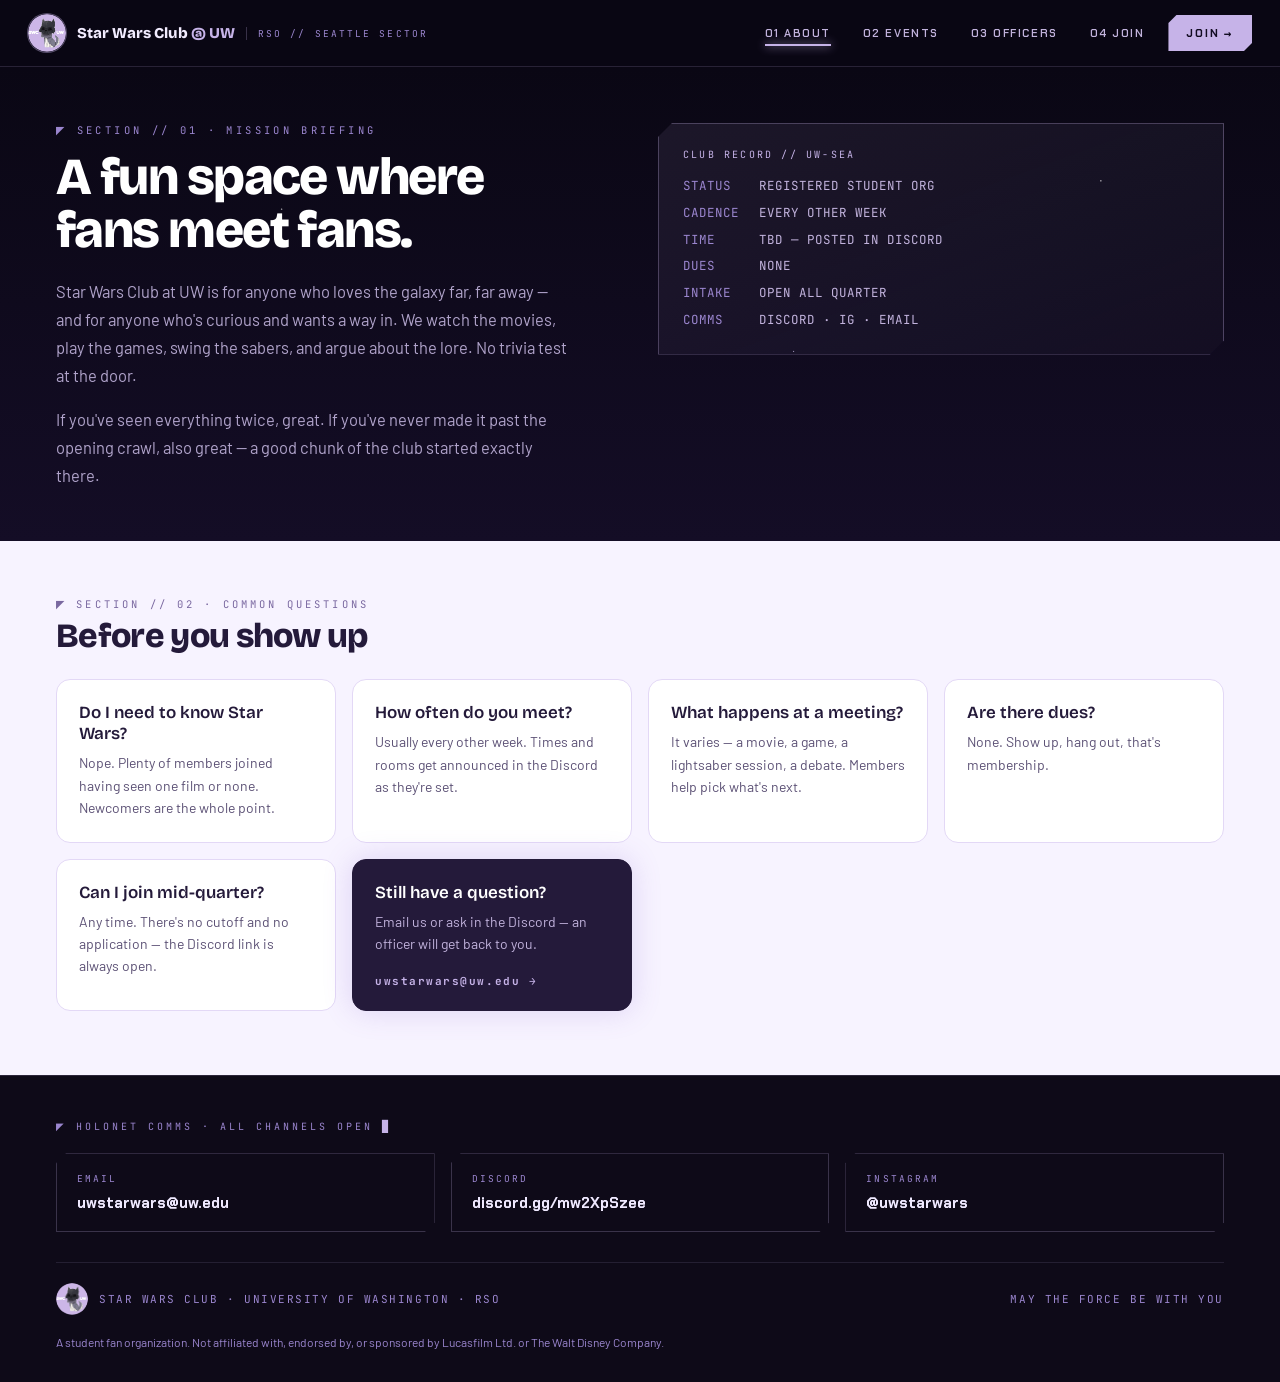
==== about.html @ 19854a3a "Implement SWC UW club website from design handoff Five-page static site (home, about, events, office" ====
<!DOCTYPE html>
<html lang="en">
<head>
<meta charset="utf-8">
<meta name="viewport" content="width=device-width, initial-scale=1">
<title>About — Star Wars Club @ UW</title>
<meta name="description" content="A fun space where fans meet fans. No trivia test at the door — everyone from lifelong fans to total newcomers is welcome.">
<meta property="og:title" content="About — Star Wars Club @ UW">
<meta property="og:description" content="A fun space where fans meet fans. No trivia test at the door.">
<meta property="og:image" content="assets/logo.png">
<meta property="og:type" content="website">
<link rel="icon" href="assets/logo.png" type="image/png">
<link rel="preconnect" href="https://fonts.googleapis.com">
<link rel="preconnect" href="https://fonts.gstatic.com" crossorigin>
<link href="https://fonts.googleapis.com/css2?family=Chakra+Petch:wght@400;600;700&family=JetBrains+Mono:wght@400;700&family=Bricolage+Grotesque:opsz,wght@12..96,600;12..96,800&family=Barlow:wght@400;500;600&display=swap" rel="stylesheet">
<link rel="stylesheet" href="css/style.css">
</head>
<body>
<a class="skip-link" href="#main">Skip to content</a>

<header class="site-header">
  <div class="header-inner">
    <a class="brand" href="index.html">
      <img class="brand-logo" src="assets/logo.png" alt="SWC UW">
      <span class="brand-word">Star Wars Club <span>@ UW</span></span>
      <span class="brand-tag">RSO // SEATTLE SECTOR</span>
    </a>
    <nav class="nav" aria-label="Primary">
      <a class="nav-link active" href="about.html" aria-current="page">01 About</a>
      <a class="nav-link" href="events.html">02 Events</a>
      <a class="nav-link" href="officers.html">03 Officers</a>
      <a class="nav-link" href="join.html">04 Join</a>
      <a class="cta-join" href="https://discord.gg/mw2XpSzee" target="_blank" rel="noopener">Join →</a>
    </nav>
  </div>
</header>

<main id="main">

  <section class="hero" style="background:linear-gradient(180deg,#0a0714,#140d26);padding:56px 28px 52px">
    <div class="decor decor-stars-about"></div>
    <div class="hero-inner wrap" style="display:grid;grid-template-columns:repeat(auto-fit,minmax(min(320px,100%),1fr));gap:36px;align-items:start">
      <div>
        <div class="kicker">◤ SECTION // 01 · MISSION BRIEFING</div>
        <h1 class="h1 h1-sub">A fun space where<br>fans meet fans.</h1>
        <p class="lede lede-wide" style="margin-top:20px">Star Wars Club at UW is for anyone who loves the galaxy far, far away — and for anyone who's curious and wants a way in. We watch the movies, play the games, swing the sabers, and argue about the lore. No trivia test at the door.</p>
        <p class="lede lede-wide">If you've seen everything twice, great. If you've never made it past the opening crawl, also great — a good chunk of the club started exactly there.</p>
      </div>

      <div class="record-panel">
        <div class="record-label">CLUB RECORD // UW-SEA</div>
        <div class="console-spec roomy">
          <span class="label">STATUS</span><span>REGISTERED STUDENT ORG</span>
          <span class="label">CADENCE</span><span>EVERY OTHER WEEK</span>
          <span class="label">TIME</span><span>TBD — POSTED IN DISCORD</span>
          <span class="label">DUES</span><span>NONE</span>
          <span class="label">INTAKE</span><span>OPEN ALL QUARTER</span>
          <span class="label">COMMS</span><span>DISCORD · IG · EMAIL</span>
        </div>
      </div>
    </div>
  </section>

  <section class="section-light" style="padding:56px 28px 64px">
    <div class="wrap">
      <div class="kicker-light">◤ SECTION // 02 · COMMON QUESTIONS</div>
      <h2 class="h2" style="margin-bottom:26px">Before you show up</h2>
      <div class="card-grid" style="grid-template-columns:repeat(auto-fit,minmax(280px,1fr))">
        <div class="faq-card">
          <div class="faq-q">Do I need to know Star Wars?</div>
          <p class="faq-a">Nope. Plenty of members joined having seen one film or none. Newcomers are the whole point.</p>
        </div>
        <div class="faq-card">
          <div class="faq-q">How often do you meet?</div>
          <p class="faq-a">Usually every other week. Times and rooms get announced in the Discord as they're set.</p>
        </div>
        <div class="faq-card">
          <div class="faq-q">What happens at a meeting?</div>
          <p class="faq-a">It varies — a movie, a game, a lightsaber session, a debate. Members help pick what's next.</p>
        </div>
        <div class="faq-card">
          <div class="faq-q">Are there dues?</div>
          <p class="faq-a">None. Show up, hang out, that's membership.</p>
        </div>
        <div class="faq-card">
          <div class="faq-q">Can I join mid-quarter?</div>
          <p class="faq-a">Any time. There's no cutoff and no application — the Discord link is always open.</p>
        </div>
        <div class="faq-card faq-card-inverted">
          <div class="faq-q">Still have a question?</div>
          <p class="faq-a">Email us or ask in the Discord — an officer will get back to you.</p>
          <a class="faq-link" href="mailto:uwstarwars@uw.edu">uwstarwars@uw.edu →</a>
        </div>
      </div>
    </div>
  </section>

</main>

<footer class="site-footer">
  <div class="wrap">
    <div class="footer-kicker">◤ HOLONET COMMS · ALL CHANNELS OPEN <span class="cursor anim-blink">█</span></div>
    <div class="comms-grid">
      <a class="comms-card" href="mailto:uwstarwars@uw.edu">
        <div class="comms-label">EMAIL</div>
        <div class="comms-value">uwstarwars@uw.edu</div>
      </a>
      <a class="comms-card" href="https://discord.gg/mw2XpSzee" target="_blank" rel="noopener">
        <div class="comms-label">DISCORD</div>
        <div class="comms-value">discord.gg/mw2XpSzee</div>
      </a>
      <a class="comms-card" href="https://instagram.com/uwstarwars" target="_blank" rel="noopener">
        <div class="comms-label">INSTAGRAM</div>
        <div class="comms-value">@uwstarwars</div>
      </a>
    </div>
    <div class="footer-bottom">
      <div class="footer-brand">
        <img class="footer-logo" src="assets/logo.png" alt="SWC UW">
        <span class="footer-mono">STAR WARS CLUB · UNIVERSITY OF WASHINGTON · RSO</span>
      </div>
      <span class="footer-mono">MAY THE FORCE BE WITH YOU</span>
    </div>
    <p class="disclaimer">A student fan organization. Not affiliated with, endorsed by, or sponsored by Lucasfilm Ltd. or The Walt Disney Company.</p>
  </div>
</footer>

</body>
</html>
---- css/style.css ----
/* ===================================================================
   Star Wars Club @ UW — site stylesheet
   Design tokens and structure per design-reference/README.md
   =================================================================== */

:root {
  /* colors */
  --space-900:#0a0714;
  --space-800:#0e0a18;
  --space-700:#120c22;
  --space-600:#140d26;
  --ink-900:#241a3a;
  --ink-700:#4a3878;
  --ink-500:#5c5175;
  --ink-400:#6f5aa8;
  --lavender-500:#c6b3e8;
  --lavender-400:#c2b3dd;
  --lavender-300:#b0a3ca;
  --lavender-200:#9b86cf;
  --lavender-100:#a894d0;
  --lavender-050:#e6dcff;
  --paper-100:#f2ecff;
  --paper-200:#efe9ff;
  --light-100:#f7f3ff;
  --light-200:#efe9f9;
  --light-300:#eee6fb;
  --line-light:#e3d8f6;
  --line-light-2:#ddd0f0;
  --link:#5b3fa8;
}

/* ---------- reset / base ---------- */
*, *::before, *::after { box-sizing: border-box; }
html { -webkit-text-size-adjust: 100%; }
body {
  margin: 0;
  background: var(--space-900);
  font-family: Barlow, system-ui, sans-serif;
  min-height: 100vh;
}
img { max-width: 100%; }
a { color: var(--lavender-500); text-decoration: none; }
h1, h2, h3, p { margin: 0; }
button { font-family: inherit; }

.wrap {
  max-width: 1240px;
  margin: 0 auto;
  padding-inline: 28px;
}

.visually-hidden {
  position: absolute; width: 1px; height: 1px; overflow: hidden;
  clip: rect(0 0 0 0); white-space: nowrap;
}

/* ---------- keyframes ---------- */
@keyframes pulse { 0%, 100% { opacity: .55; } 50% { opacity: 1; } }
@keyframes blink { 0%, 49% { opacity: 1; } 50%, 100% { opacity: 0; } }
@keyframes floaty { 0%, 100% { transform: translateY(0); } 50% { transform: translateY(-12px); } }
@keyframes sweep { 0% { transform: translateY(-100%); } 100% { transform: translateY(400%); } }

@media (prefers-reduced-motion: reduce) {
  .anim-pulse, .anim-blink, .anim-floaty, .anim-sweep {
    animation: none !important;
  }
}

/* ===================================================================
   Header
   =================================================================== */
.site-header {
  position: sticky;
  top: 0;
  z-index: 50;
  background: rgba(10, 7, 20, .92);
  backdrop-filter: blur(10px);
  border-bottom: 1px solid rgba(198, 179, 232, .16);
}
.header-inner {
  display: flex;
  align-items: center;
  justify-content: space-between;
  gap: 20px;
  padding: 14px 28px;
  flex-wrap: wrap;
}
.brand {
  display: flex;
  align-items: center;
  gap: 11px;
  text-decoration: none;
}
.brand-logo {
  width: 38px;
  height: 38px;
  border-radius: 50%;
  display: block;
  box-shadow: 0 0 0 1px rgba(198, 179, 232, .4);
}
.brand-word {
  font: 800 15px/1 'Bricolage Grotesque', sans-serif;
  color: var(--paper-100);
  white-space: nowrap;
}
.brand-word span { color: var(--lavender-500); }
.brand-tag {
  font: 400 9.5px 'JetBrains Mono', monospace;
  letter-spacing: .22em;
  color: var(--lavender-200);
  border-left: 1px solid rgba(198, 179, 232, .25);
  padding-left: 11px;
  white-space: nowrap;
  overflow: hidden;
  text-overflow: ellipsis;
  min-width: 0;
}

.nav { display: flex; align-items: center; gap: 4px; flex-wrap: wrap; }
.nav-link {
  position: relative;
  font: 600 11px 'Chakra Petch', sans-serif;
  letter-spacing: .14em;
  text-transform: uppercase;
  color: var(--lavender-400);
  text-decoration: none;
  padding: 9px 13px;
  border: 1px solid transparent;
  transition: color .15s ease, border-color .15s ease;
}
.nav-link:hover { color: #fff; border-color: rgba(198, 179, 232, .45); }
.nav-link.active::after {
  content: "";
  position: absolute;
  left: 13px;
  right: 13px;
  bottom: 3px;
  height: 2px;
  background: var(--lavender-500);
  box-shadow: 0 0 10px var(--lavender-500);
}
.cta-join {
  font: 700 11px 'Chakra Petch', sans-serif;
  letter-spacing: .16em;
  text-transform: uppercase;
  color: var(--space-700);
  background: var(--lavender-500);
  text-decoration: none;
  padding: 11px 18px;
  margin-left: 6px;
  clip-path: polygon(8px 0, 100% 0, 100% calc(100% - 8px), calc(100% - 8px) 100%, 0 100%, 0 8px);
  transition: background .15s ease;
}
.cta-join:hover { background: #fff; color: var(--space-700); }

/* ===================================================================
   Decorative layers (starfield / scanlines / grid)
   =================================================================== */
.decor { position: absolute; inset: 0; }
.decor-scanlines {
  background: repeating-linear-gradient(180deg, rgba(198, 179, 232, .045) 0 1px, transparent 1px 4px);
  pointer-events: none;
}
.decor-grid {
  background-image:
    linear-gradient(rgba(198, 179, 232, .05) 1px, transparent 1px),
    linear-gradient(90deg, rgba(198, 179, 232, .05) 1px, transparent 1px);
  background-size: 64px 64px;
  mask-image: radial-gradient(80% 60% at 50% 40%, #000, transparent);
  -webkit-mask-image: radial-gradient(80% 60% at 50% 40%, #000, transparent);
}
.decor-stars-home {
  opacity: .75;
  background-image:
    radial-gradient(1.2px 1.2px at 18% 24%, #fff, transparent),
    radial-gradient(1px 1px at 44% 70%, #e0d3ff, transparent),
    radial-gradient(1.4px 1.4px at 72% 34%, #fff, transparent),
    radial-gradient(1px 1px at 90% 80%, #cbb4e8, transparent),
    radial-gradient(1px 1px at 8% 62%, #fff, transparent);
}
.decor-stars-about {
  opacity: .7;
  background-image:
    radial-gradient(1.2px 1.2px at 22% 30%, #fff, transparent),
    radial-gradient(1px 1px at 62% 60%, #e0d3ff, transparent),
    radial-gradient(1.3px 1.3px at 86% 24%, #fff, transparent);
}
.decor-stars-officers {
  opacity: .7;
  background-image:
    radial-gradient(1.2px 1.2px at 16% 22%, #fff, transparent),
    radial-gradient(1px 1px at 52% 66%, #e0d3ff, transparent),
    radial-gradient(1.3px 1.3px at 84% 30%, #fff, transparent);
}
.decor-stars-join {
  opacity: .7;
  background-image:
    radial-gradient(1.2px 1.2px at 20% 26%, #fff, transparent),
    radial-gradient(1px 1px at 58% 62%, #e0d3ff, transparent),
    radial-gradient(1.3px 1.3px at 88% 34%, #fff, transparent);
}

/* ===================================================================
   Kickers / section heads
   =================================================================== */
.kicker {
  font: 400 10.5px 'JetBrains Mono', monospace;
  letter-spacing: .32em;
  color: var(--lavender-200);
  margin-bottom: 14px;
}
.kicker-light {
  font: 400 10.5px 'JetBrains Mono', monospace;
  letter-spacing: .3em;
  color: #7a68a0;
  margin-bottom: 8px;
}
.section-head {
  display: flex;
  align-items: baseline;
  gap: 14px;
  flex-wrap: wrap;
  margin-bottom: 24px;
}
.h2 {
  font: 800 34px/1 'Bricolage Grotesque', sans-serif;
  color: var(--ink-900);
  letter-spacing: -.02em;
}
.section-note {
  font: 400 11px 'JetBrains Mono', monospace;
  color: #7a68a0;
  letter-spacing: .18em;
}

/* ===================================================================
   Hero (dark sections, general)
   =================================================================== */
.hero {
  position: relative;
  overflow: hidden;
}
.hero-inner { position: relative; }

.h1 {
  font: 800 clamp(38px, 8vw, 62px)/0.98 'Bricolage Grotesque', sans-serif;
  color: #fff;
  letter-spacing: -.03em;
  text-wrap: pretty;
}
.h1.h1-sub {
  font-size: clamp(34px, 7vw, 52px);
  line-height: 1.02;
}
.h1 .accent { color: var(--lavender-500); }

.lede {
  margin-top: 20px;
  max-width: 460px;
  font: 400 16px/1.6 Barlow, sans-serif;
  color: var(--lavender-300);
}
.lede-wide {
  max-width: 520px;
  font: 400 16.5px/1.7 Barlow, sans-serif;
  color: var(--lavender-300);
}
.lede-wide + .lede-wide { margin-top: 16px; }

/* ===================================================================
   Console / datapad panel (event card, club record, comms panel)
   =================================================================== */
.console {
  border: 1px solid rgba(198, 179, 232, .32);
  background: linear-gradient(160deg, rgba(198, 179, 232, .1), rgba(198, 179, 232, .02));
  padding: 22px 24px 20px;
  clip-path: polygon(14px 0, 100% 0, 100% calc(100% - 14px), calc(100% - 14px) 100%, 0 100%, 0 14px);
}
.console-row {
  display: flex;
  justify-content: space-between;
  gap: 12px;
  font: 400 10px 'JetBrains Mono', monospace;
  letter-spacing: .2em;
  color: var(--lavender-500);
  margin-bottom: 14px;
}
.live { animation: pulse 2s ease-in-out infinite; }
.console-title {
  font: 700 26px/1.1 'Chakra Petch', sans-serif;
  color: var(--paper-100);
  text-transform: uppercase;
}
.console-title.lg { font-size: 32px; line-height: 1.05; }
.console-rule {
  height: 1px;
  background: rgba(198, 179, 232, .28);
  margin: 14px 0;
}
.console-spec {
  display: grid;
  grid-template-columns: auto minmax(0, 1fr);
  gap: 6px 18px;
  font: 400 12px/1.5 'JetBrains Mono', monospace;
  color: var(--lavender-400);
}
.console-spec.roomy { gap: 8px 20px; font-size: 12.5px; }
.console-spec dt, .console-spec span.label { color: var(--lavender-200); }
.console-body {
  margin-top: 18px;
  font: 400 15px/1.65 Barlow, sans-serif;
  color: var(--lavender-300);
}
.console-btn {
  display: inline-block;
  margin-top: 18px;
  font: 700 11.5px 'Chakra Petch', sans-serif;
  letter-spacing: .16em;
  text-transform: uppercase;
  color: var(--space-700);
  background: var(--lavender-500);
  padding: 11px 20px;
  text-decoration: none;
  transition: background .15s ease;
}
.console-btn:hover { background: #fff; color: var(--space-700); }

/* ===================================================================
   Hologram (home hero right column)
   =================================================================== */
.hologram {
  position: relative;
  display: flex;
  flex-direction: column;
  align-items: center;
  justify-content: center;
  padding: 10px 0;
}
.hologram-stage {
  position: relative;
  display: flex;
  align-items: center;
  justify-content: center;
  width: 100%;
  max-width: 360px;
  aspect-ratio: 1;
}
.hologram-glow {
  position: absolute;
  inset: 6%;
  border-radius: 50%;
  background: radial-gradient(circle, rgba(198, 179, 232, .3), transparent 68%);
}
.hologram-ring {
  position: absolute;
  inset: 2%;
  border-radius: 50%;
  border: 1px solid rgba(198, 179, 232, .25);
  overflow: hidden;
}
.hologram-scan {
  position: absolute;
  left: 0; right: 0; top: 0;
  height: 16px;
  background: linear-gradient(90deg, transparent, rgba(198, 179, 232, .5), transparent);
  filter: blur(3px);
  animation: sweep 4.5s linear infinite;
}
.hologram-logo {
  position: relative;
  width: 84%;
  display: block;
  filter: drop-shadow(0 0 40px rgba(160, 120, 235, .5));
  animation: floaty 8s ease-in-out infinite;
}
.hologram-base {
  margin-top: 14px;
  width: 70%;
  max-width: 300px;
  height: 16px;
  border-radius: 50%;
  background: radial-gradient(ellipse, rgba(198, 179, 232, .4), transparent 70%);
}
.hologram-caption {
  font: 400 10px 'JetBrains Mono', monospace;
  letter-spacing: .28em;
  color: var(--lavender-200);
  margin-top: 6px;
}

/* ===================================================================
   Stat bar
   =================================================================== */
.stat-bar {
  background: var(--space-800);
  border-top: 1px solid rgba(198, 179, 232, .14);
  display: grid;
  grid-template-columns: repeat(auto-fit, minmax(220px, 1fr));
}
.stat-cell {
  padding: 20px 24px;
  border-right: 1px solid rgba(198, 179, 232, .12);
}
.stat-cell:last-child { border-right: none; }
.stat-label {
  font: 400 9.5px 'JetBrains Mono', monospace;
  letter-spacing: .22em;
  color: var(--lavender-200);
}
.stat-value {
  font: 700 15px 'Chakra Petch', sans-serif;
  color: var(--paper-200);
  margin-top: 6px;
  text-transform: uppercase;
}

/* ===================================================================
   Light sections
   =================================================================== */
.section-light { background: var(--light-100); padding: 56px 28px 60px; }
.section-archive { background: var(--light-200); padding: 52px 28px 60px; }

/* meeting-type cards */
.card-grid {
  display: grid;
  grid-template-columns: repeat(auto-fit, minmax(230px, 1fr));
  gap: 16px;
}
.path-card {
  background: #fff;
  border: 1px solid var(--line-light);
  border-radius: 14px;
  padding: 22px 20px 24px;
  transition: border-color .15s ease, box-shadow .15s ease;
}
.path-card:hover {
  border-color: var(--lavender-500);
  box-shadow: 0 10px 30px rgba(90, 60, 160, .12);
}
.path-card-head {
  display: flex;
  align-items: center;
  gap: 8px;
  margin-bottom: 14px;
}
.chip {
  font: 700 10px 'JetBrains Mono', monospace;
  letter-spacing: .18em;
  color: var(--ink-700);
  background: var(--light-300);
  padding: 5px 9px;
  clip-path: polygon(5px 0, 100% 0, 100% calc(100% - 5px), calc(100% - 5px) 100%, 0 100%, 0 5px);
}
.path-card-rule { flex: 1; height: 1px; background: var(--line-light); }
.path-card-title {
  font: 600 17px/1.2 'Bricolage Grotesque', sans-serif;
  color: var(--ink-900);
}
.path-card-body {
  margin: 8px 0 0;
  font: 400 13.5px/1.55 Barlow, sans-serif;
  color: var(--ink-500);
}

/* past events posters */
.poster-grid {
  display: grid;
  grid-template-columns: repeat(auto-fit, minmax(180px, 1fr));
  gap: 16px;
}
.poster-grid img {
  width: 100%;
  aspect-ratio: 3 / 4;
  object-fit: cover;
  border-radius: 10px;
  border: 1px solid var(--line-light-2);
  display: block;
}

/* ===================================================================
   FAQ cards (About)
   =================================================================== */
.faq-card {
  background: #fff;
  border: 1px solid var(--line-light);
  border-radius: 14px;
  padding: 22px;
}
.faq-q {
  font: 600 17px 'Bricolage Grotesque', sans-serif;
  color: var(--ink-900);
}
.faq-a {
  margin: 8px 0 0;
  font: 400 14px/1.6 Barlow, sans-serif;
  color: var(--ink-500);
}
.faq-card.faq-card-inverted {
  background: var(--ink-900);
  border-color: var(--ink-900);
  box-shadow: 0 0 30px rgba(120, 80, 200, .2);
}
.faq-card-inverted .faq-q { color: #fff; }
.faq-card-inverted .faq-a { color: var(--lavender-400); margin-bottom: 14px; }
.faq-link {
  font: 700 11px 'JetBrains Mono', monospace;
  letter-spacing: .14em;
  color: var(--lavender-500);
  text-decoration: none;
}
.faq-link:hover { color: #fff; }

/* ===================================================================
   Club record panel (About)
   =================================================================== */
.record-panel {
  border: 1px solid rgba(198, 179, 232, .3);
  background: linear-gradient(160deg, rgba(198, 179, 232, .09), rgba(198, 179, 232, .02));
  padding: 24px;
  clip-path: polygon(14px 0, 100% 0, 100% calc(100% - 14px), calc(100% - 14px) 100%, 0 100%, 0 14px);
}
.record-label {
  font: 400 10px 'JetBrains Mono', monospace;
  letter-spacing: .22em;
  color: var(--lavender-500);
  margin-bottom: 16px;
}

/* ===================================================================
   Events page: featured grid + event art
   =================================================================== */
.events-hero-grid {
  display: grid;
  grid-template-columns: repeat(auto-fit, minmax(min(300px, 100%), 1fr));
  gap: 24px;
  align-items: stretch;
}
.event-art {
  width: 100%;
  height: auto;
  aspect-ratio: 675 / 338;
  object-fit: contain;
  align-self: start;
  border: 1px solid rgba(198, 179, 232, .25);
  display: block;
  background: #05040a;
}

/* schedule rows */
.schedule-list {
  display: flex;
  flex-direction: column;
  gap: 10px;
}
.schedule-row {
  display: grid;
  grid-template-columns: minmax(120px, 150px) minmax(0, 1fr) auto;
  gap: 20px;
  align-items: center;
  background: #fff;
  border: 1px solid var(--line-light);
  border-left: 3px solid var(--lavender-500);
  border-radius: 10px;
  padding: 18px 20px;
  transition: border-left-color .15s ease, box-shadow .15s ease;
}
.schedule-row:hover {
  border-left-color: var(--ink-400);
  box-shadow: 0 8px 24px rgba(90, 60, 160, .1);
}
.schedule-date {
  font: 700 12px 'JetBrains Mono', monospace;
  letter-spacing: .14em;
  color: var(--ink-700);
}
.schedule-title {
  font: 600 17px 'Bricolage Grotesque', sans-serif;
  color: var(--ink-900);
}
.schedule-sub {
  font: 400 13.5px Barlow, sans-serif;
  color: var(--ink-500);
}
.pill {
  font: 700 10px 'JetBrains Mono', monospace;
  letter-spacing: .16em;
  padding: 6px 10px;
  justify-self: end;
}
.pill-confirmed { color: #fff; background: var(--ink-700); }
.pill-tbd { color: var(--ink-700); background: var(--light-300); }
.schedule-note {
  margin: 18px 0 0;
  font: 400 13.5px Barlow, sans-serif;
  color: var(--ink-500);
}
.schedule-note a { color: var(--link); font-weight: 600; }

/* ===================================================================
   Officers
   =================================================================== */
.officers-hero {
  background: linear-gradient(180deg, var(--space-900), var(--space-600) 70%, var(--space-800));
  overflow: hidden;
  padding: 52px 28px 64px;
}
.officer-grid {
  display: grid;
  grid-template-columns: repeat(auto-fit, minmax(220px, 1fr));
  gap: 20px;
}
.officer-card {
  border: 1px solid rgba(198, 179, 232, .28);
  background: linear-gradient(170deg, rgba(198, 179, 232, .09), rgba(198, 179, 232, .015));
  padding: 22px 20px 24px;
  clip-path: polygon(12px 0, 100% 0, 100% calc(100% - 12px), calc(100% - 12px) 100%, 0 100%, 0 12px);
  transition: border-color .15s ease;
}
.officer-card:hover { border-color: rgba(198, 179, 232, .6); }
.officer-portrait {
  position: relative;
  width: 100%;
  aspect-ratio: 1;
  border-radius: 50%;
  overflow: hidden;
  border: 1px solid rgba(198, 179, 232, .3);
  background: repeating-linear-gradient(135deg, rgba(198, 179, 232, .14) 0 8px, rgba(198, 179, 232, .05) 8px 16px);
  display: flex;
  align-items: center;
  justify-content: center;
}
.officer-portrait img {
  position: absolute;
  inset: 0;
  width: 100%;
  height: 100%;
  object-fit: cover;
  display: block;
}
.officer-pending {
  font: 400 9.5px 'JetBrains Mono', monospace;
  letter-spacing: .2em;
  color: var(--lavender-100);
  text-align: center;
}
.officer-scan {
  position: absolute;
  left: 0; right: 0; top: 0;
  height: 14px;
  background: linear-gradient(90deg, transparent, rgba(198, 179, 232, .45), transparent);
  filter: blur(3px);
  animation: sweep 5s linear infinite;
}
.officer-role {
  margin-top: 16px;
  font: 700 9.5px 'JetBrains Mono', monospace;
  letter-spacing: .2em;
  color: var(--lavender-500);
}
.officer-name {
  margin-top: 8px;
  font: 600 19px/1.15 'Bricolage Grotesque', sans-serif;
  color: #fff;
}
.officer-title {
  margin-top: 6px;
  font: 700 12px 'Chakra Petch', sans-serif;
  letter-spacing: .06em;
  color: var(--lavender-300);
  text-transform: uppercase;
}

/* ===================================================================
   Join page
   =================================================================== */
.join-grid {
  display: grid;
  grid-template-columns: repeat(auto-fit, minmax(min(320px, 100%), 1fr));
  gap: 36px;
  align-items: start;
}
.steps { display: flex; flex-direction: column; gap: 12px; max-width: 520px; }
.step {
  display: grid;
  grid-template-columns: auto minmax(0, 1fr);
  gap: 16px;
  align-items: start;
  border: 1px solid rgba(198, 179, 232, .22);
  padding: 16px 18px;
}
.step-num {
  font: 700 11px 'JetBrains Mono', monospace;
  letter-spacing: .16em;
  color: var(--space-700);
  background: var(--lavender-500);
  padding: 6px 9px;
}
.step-title { font: 600 16px 'Bricolage Grotesque', sans-serif; color: #fff; }
.step-body { font: 400 14px/1.55 Barlow, sans-serif; color: var(--lavender-300); }

.comms-panel-btn {
  display: block;
  font: 700 13px 'Chakra Petch', sans-serif;
  letter-spacing: .14em;
  text-transform: uppercase;
  color: var(--space-700);
  background: var(--lavender-500);
  padding: 15px 20px;
  text-decoration: none;
  text-align: center;
  margin-bottom: 14px;
  transition: background .15s ease;
}
.comms-panel-btn:hover { background: #fff; color: var(--space-700); }
.comms-panel-spec {
  display: grid;
  grid-template-columns: auto minmax(0, 1fr);
  gap: 12px 18px;
  font: 400 12.5px/1.6 'JetBrains Mono', monospace;
  color: var(--lavender-400);
  margin-top: 20px;
}
.comms-panel-spec a { color: var(--lavender-050); text-decoration: none; }
.comms-panel-spec a:hover { color: #fff; }
.panel-rule { height: 1px; background: rgba(198, 179, 232, .24); margin: 22px 0; }

.mailing-form { display: flex; gap: 8px; flex-wrap: wrap; }
.mailing-input {
  flex: 1;
  min-width: 170px;
  background: rgba(255, 255, 255, .06);
  border: 1px solid rgba(198, 179, 232, .3);
  color: var(--paper-100);
  font: 400 13px Barlow, sans-serif;
  padding: 12px 14px;
  outline: none;
}
.mailing-input::placeholder { color: var(--lavender-400); opacity: .7; }
.mailing-input:focus { border-color: var(--lavender-500); }
.mailing-btn {
  font: 700 11px 'Chakra Petch', sans-serif;
  letter-spacing: .16em;
  text-transform: uppercase;
  color: var(--space-700);
  background: var(--lavender-500);
  border: none;
  padding: 12px 18px;
  cursor: pointer;
  transition: background .15s ease;
}
.mailing-btn:hover { background: #fff; }
.mailing-note {
  margin: 10px 0 0;
  font: 400 12px/1.5 Barlow, sans-serif;
  color: var(--lavender-300);
}

/* ===================================================================
   Footer
   =================================================================== */
.site-footer {
  background: var(--space-800);
  border-top: 1px solid rgba(198, 179, 232, .16);
  padding: 44px 28px 30px;
}
.footer-kicker {
  font: 400 10px 'JetBrains Mono', monospace;
  letter-spacing: .3em;
  color: var(--lavender-200);
  margin-bottom: 20px;
}
.footer-kicker .cursor { color: var(--lavender-500); }
.comms-grid {
  display: grid;
  grid-template-columns: repeat(auto-fit, minmax(220px, 1fr));
  gap: 16px;
}
.comms-card {
  text-decoration: none;
  border: 1px solid rgba(198, 179, 232, .24);
  padding: 18px 20px;
  clip-path: polygon(10px 0, 100% 0, 100% calc(100% - 10px), calc(100% - 10px) 100%, 0 100%, 0 10px);
  transition: border-color .15s ease;
  display: block;
}
.comms-card:hover { border-color: rgba(198, 179, 232, .6); }
.comms-label {
  font: 400 9.5px 'JetBrains Mono', monospace;
  letter-spacing: .22em;
  color: var(--lavender-200);
}
.comms-value {
  font: 700 15px 'Chakra Petch', sans-serif;
  color: var(--paper-200);
  margin-top: 8px;
}
.footer-bottom {
  display: flex;
  align-items: center;
  justify-content: space-between;
  gap: 18px;
  flex-wrap: wrap;
  margin-top: 30px;
  padding-top: 20px;
  border-top: 1px solid rgba(198, 179, 232, .12);
}
.footer-brand { display: flex; align-items: center; gap: 11px; }
.footer-logo { width: 32px; height: 32px; border-radius: 50%; display: block; }
.footer-mono {
  font: 400 11px 'JetBrains Mono', monospace;
  letter-spacing: .14em;
  color: var(--lavender-200);
}
.disclaimer {
  margin: 18px 0 0;
  font: 400 12px/1.55 Barlow, sans-serif;
  color: var(--lavender-200);
  max-width: 760px;
}

/* ===================================================================
   Skip link (a11y)
   =================================================================== */
.skip-link {
  position: absolute;
  left: -9999px;
  top: 0;
  z-index: 100;
  background: var(--lavender-500);
  color: var(--space-700);
  padding: 12px 18px;
  font: 700 12px 'Chakra Petch', sans-serif;
  text-decoration: none;
}
.skip-link:focus { left: 12px; top: 12px; }

/* focus visibility for keyboard users */
a:focus-visible, button:focus-visible, input:focus-visible {
  outline: 2px solid #fff;
  outline-offset: 2px;
}
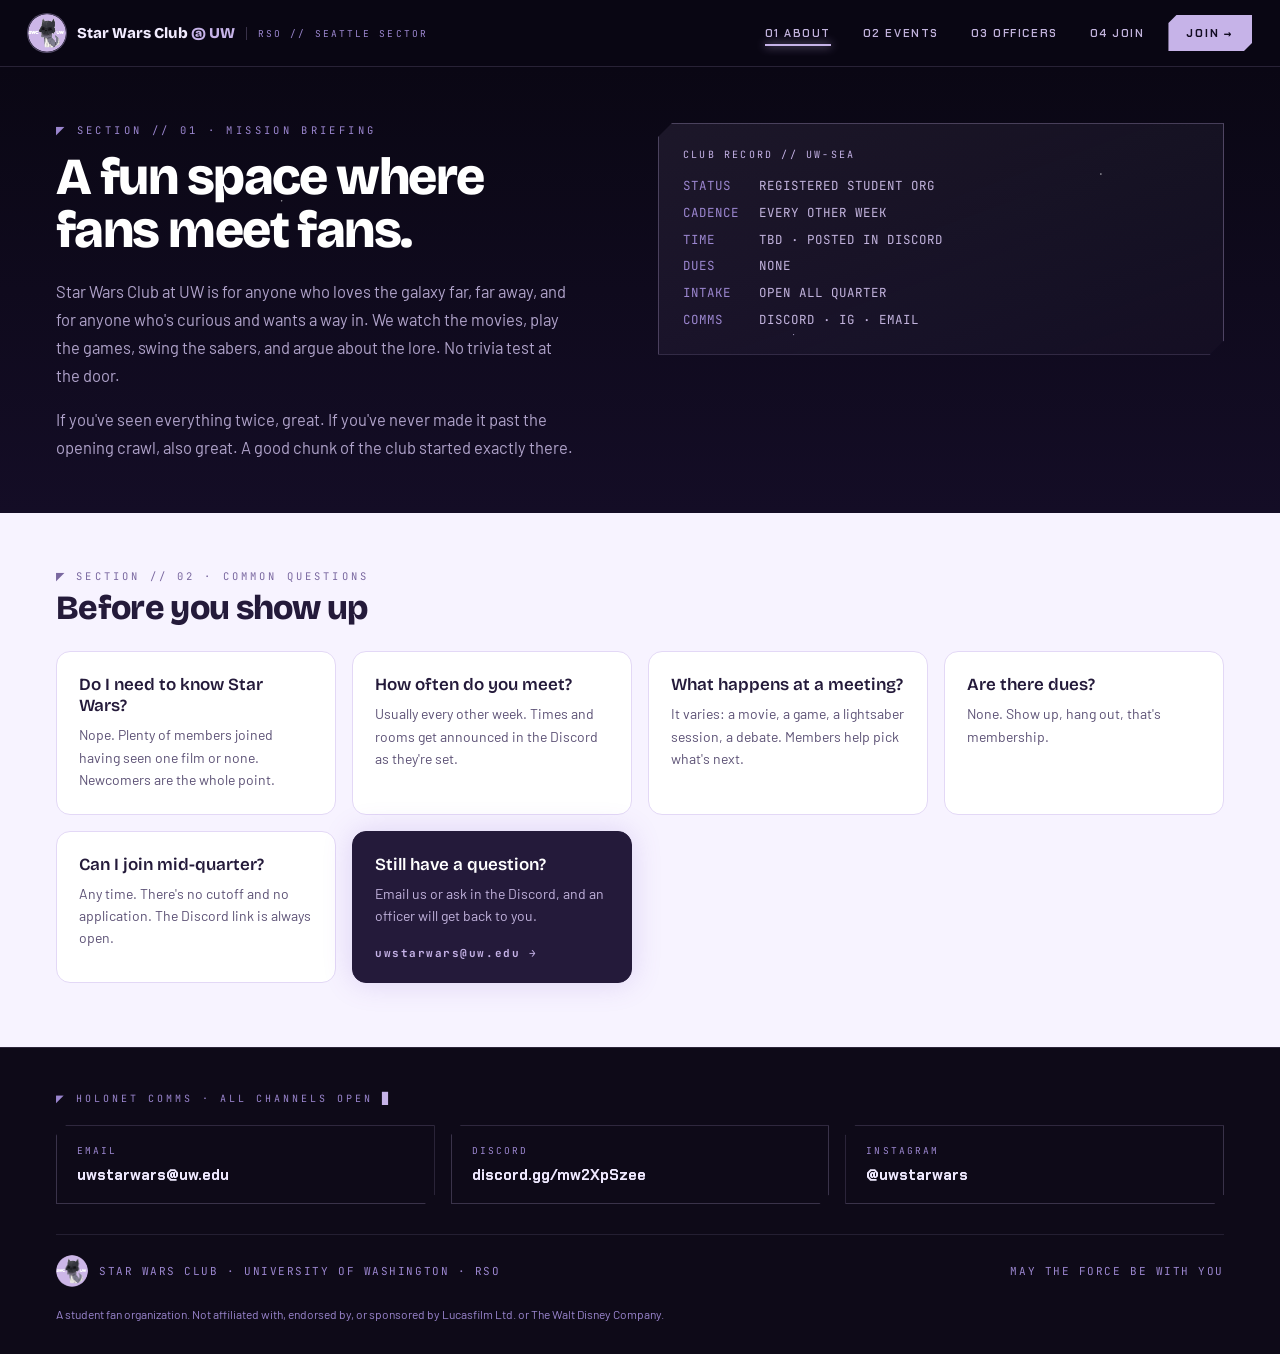
==== commit 28301edd: "Wire mailing list to Google Sheet, clean up copy - Join page mailing-list form now posts to a Google" ====
--- a/about.html
+++ b/about.html
@@ -3,9 +3,9 @@
 <head>
 <meta charset="utf-8">
 <meta name="viewport" content="width=device-width, initial-scale=1">
-<title>About — Star Wars Club @ UW</title>
-<meta name="description" content="A fun space where fans meet fans. No trivia test at the door — everyone from lifelong fans to total newcomers is welcome.">
-<meta property="og:title" content="About — Star Wars Club @ UW">
+<title>About | Star Wars Club @ UW</title>
+<meta name="description" content="A fun space where fans meet fans. No trivia test at the door. Everyone from lifelong fans to total newcomers is welcome.">
+<meta property="og:title" content="About | Star Wars Club @ UW">
 <meta property="og:description" content="A fun space where fans meet fans. No trivia test at the door.">
 <meta property="og:image" content="assets/logo.png">
 <meta property="og:type" content="website">
@@ -43,8 +43,8 @@
       <div>
         <div class="kicker">◤ SECTION // 01 · MISSION BRIEFING</div>
         <h1 class="h1 h1-sub">A fun space where<br>fans meet fans.</h1>
-        <p class="lede lede-wide" style="margin-top:20px">Star Wars Club at UW is for anyone who loves the galaxy far, far away — and for anyone who's curious and wants a way in. We watch the movies, play the games, swing the sabers, and argue about the lore. No trivia test at the door.</p>
-        <p class="lede lede-wide">If you've seen everything twice, great. If you've never made it past the opening crawl, also great — a good chunk of the club started exactly there.</p>
+        <p class="lede lede-wide" style="margin-top:20px">Star Wars Club at UW is for anyone who loves the galaxy far, far away, and for anyone who's curious and wants a way in. We watch the movies, play the games, swing the sabers, and argue about the lore. No trivia test at the door.</p>
+        <p class="lede lede-wide">If you've seen everything twice, great. If you've never made it past the opening crawl, also great. A good chunk of the club started exactly there.</p>
       </div>
 
       <div class="record-panel">
@@ -52,7 +52,7 @@
         <div class="console-spec roomy">
           <span class="label">STATUS</span><span>REGISTERED STUDENT ORG</span>
           <span class="label">CADENCE</span><span>EVERY OTHER WEEK</span>
-          <span class="label">TIME</span><span>TBD — POSTED IN DISCORD</span>
+          <span class="label">TIME</span><span>TBD · POSTED IN DISCORD</span>
           <span class="label">DUES</span><span>NONE</span>
           <span class="label">INTAKE</span><span>OPEN ALL QUARTER</span>
           <span class="label">COMMS</span><span>DISCORD · IG · EMAIL</span>
@@ -76,7 +76,7 @@
         </div>
         <div class="faq-card">
           <div class="faq-q">What happens at a meeting?</div>
-          <p class="faq-a">It varies — a movie, a game, a lightsaber session, a debate. Members help pick what's next.</p>
+          <p class="faq-a">It varies: a movie, a game, a lightsaber session, a debate. Members help pick what's next.</p>
         </div>
         <div class="faq-card">
           <div class="faq-q">Are there dues?</div>
@@ -84,11 +84,11 @@
         </div>
         <div class="faq-card">
           <div class="faq-q">Can I join mid-quarter?</div>
-          <p class="faq-a">Any time. There's no cutoff and no application — the Discord link is always open.</p>
+          <p class="faq-a">Any time. There's no cutoff and no application. The Discord link is always open.</p>
         </div>
         <div class="faq-card faq-card-inverted">
           <div class="faq-q">Still have a question?</div>
-          <p class="faq-a">Email us or ask in the Discord — an officer will get back to you.</p>
+          <p class="faq-a">Email us or ask in the Discord, and an officer will get back to you.</p>
           <a class="faq-link" href="mailto:uwstarwars@uw.edu">uwstarwars@uw.edu →</a>
         </div>
       </div>
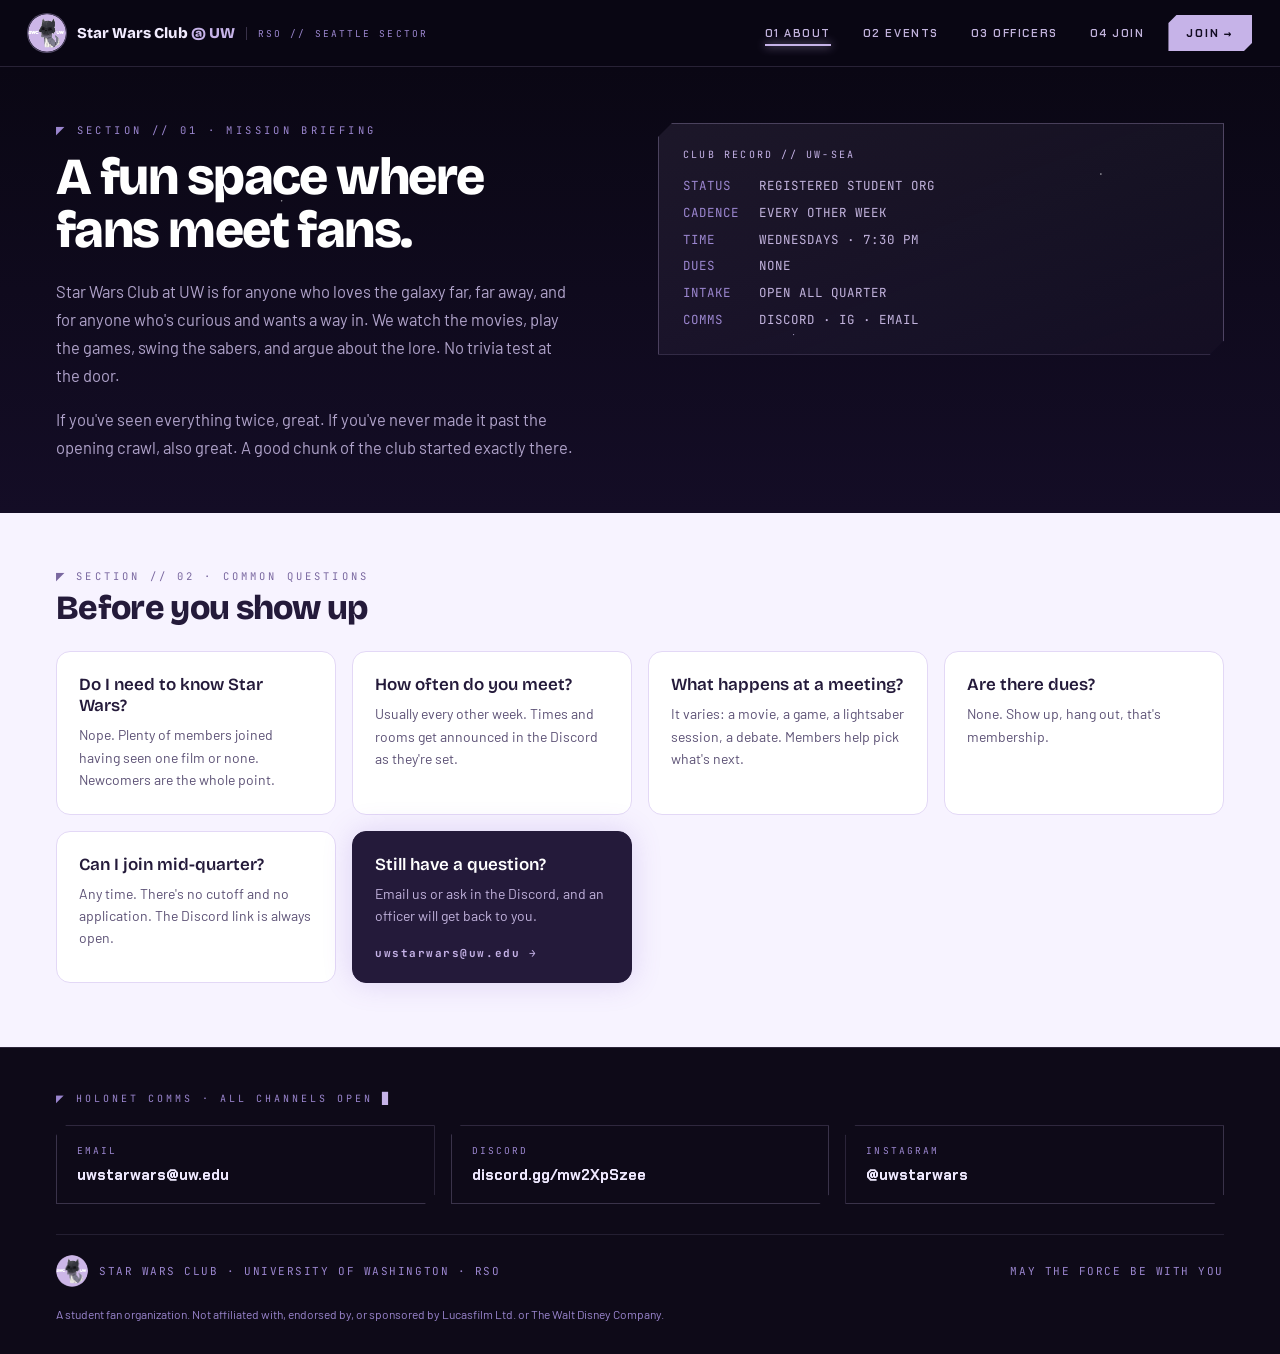
==== commit 9cc31804: "Add first general meeting details, set biweekly meeting cadence - First general meeting: Wed Oct 7, " ====
--- a/about.html
+++ b/about.html
@@ -52,7 +52,7 @@
         <div class="console-spec roomy">
           <span class="label">STATUS</span><span>REGISTERED STUDENT ORG</span>
           <span class="label">CADENCE</span><span>EVERY OTHER WEEK</span>
-          <span class="label">TIME</span><span>TBD · POSTED IN DISCORD</span>
+          <span class="label">TIME</span><span>WEDNESDAYS · 7:30 PM</span>
           <span class="label">DUES</span><span>NONE</span>
           <span class="label">INTAKE</span><span>OPEN ALL QUARTER</span>
           <span class="label">COMMS</span><span>DISCORD · IG · EMAIL</span>
